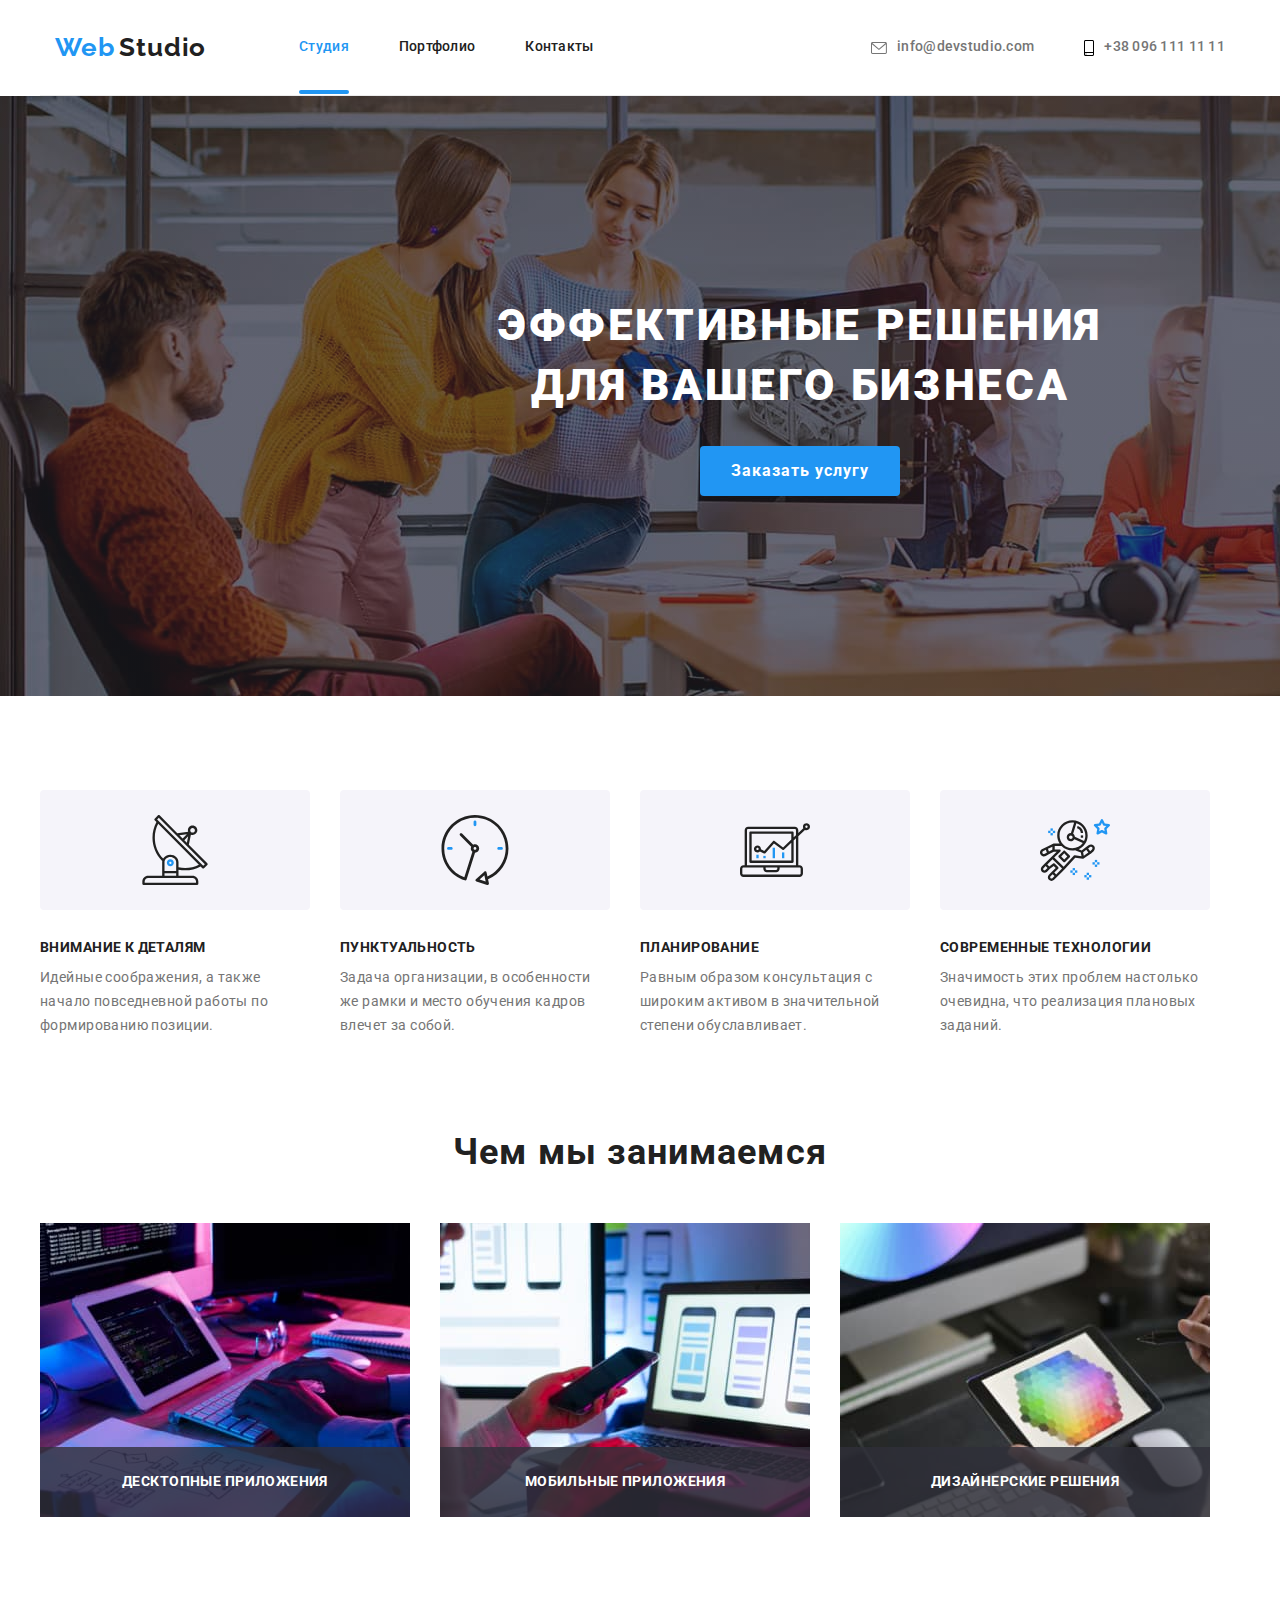
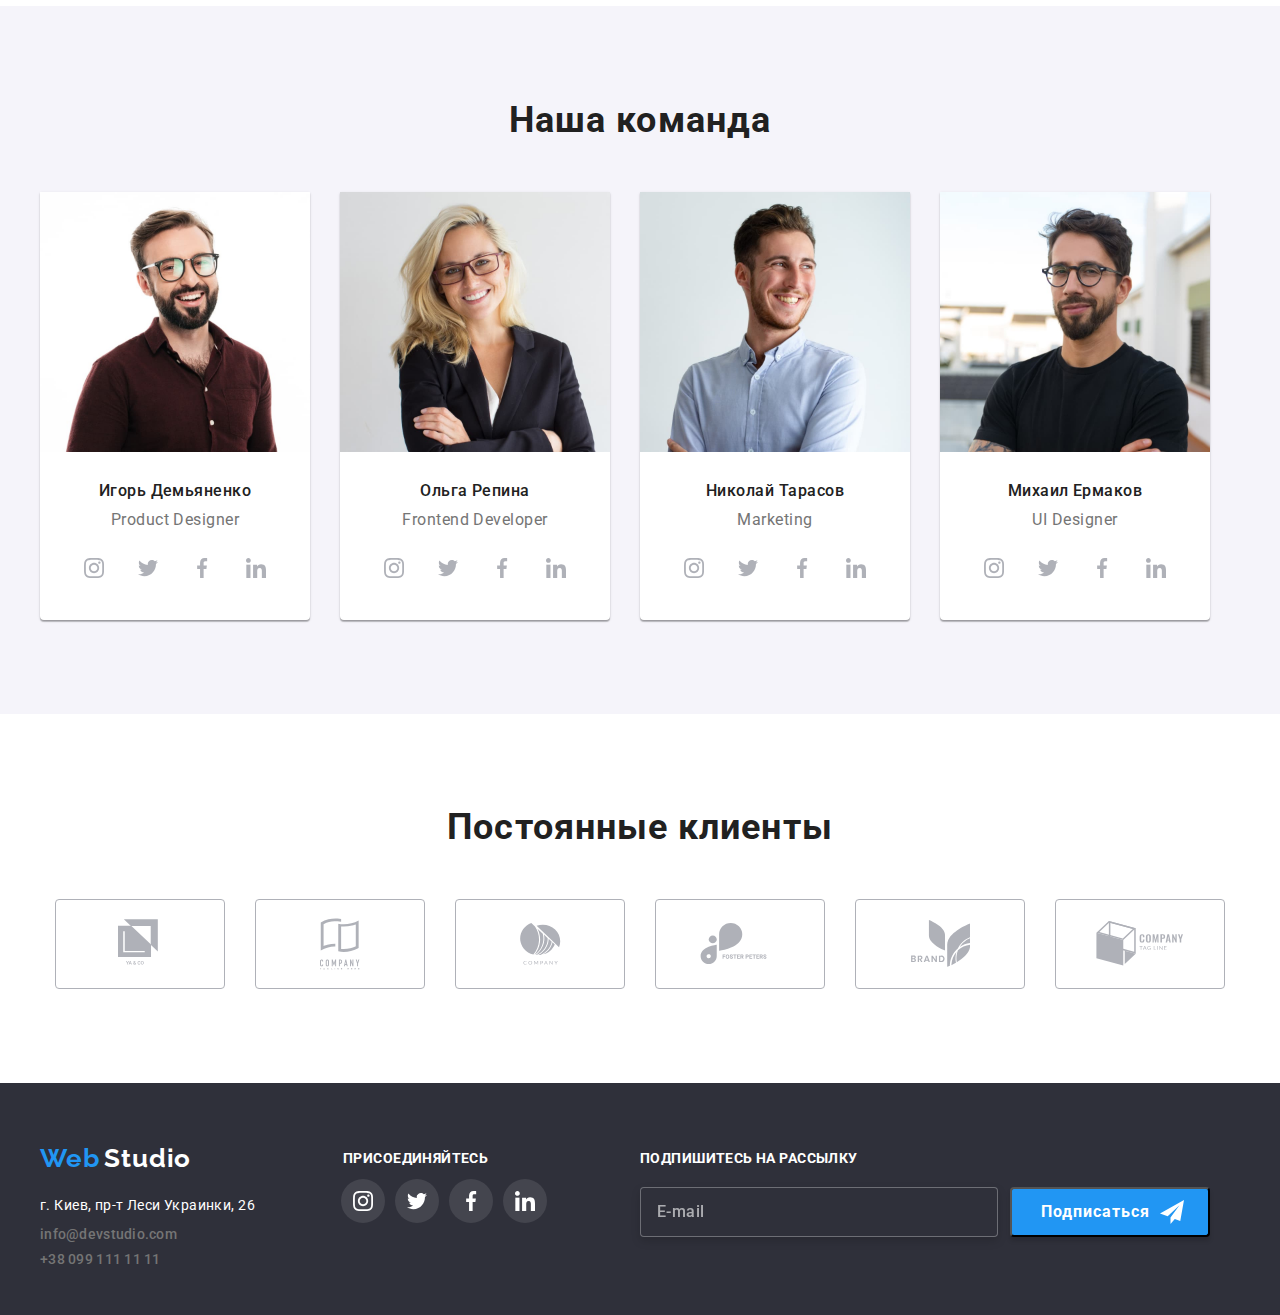
==== index.html @ d0341769 "Add files via upload" ====
<!DOCTYPE html>
<html lang="ru">
<head>
    <meta charset="UTF-8">
    <meta name="viewport" content="width=device-width, initial-scale=1.0">
    <title>HW6</title>
    <link rel="preconnect" href="https://fonts.gstatic.com">
    <link href="https://fonts.googleapis.com/css2?family=Raleway:wght@700&family=Roboto:wght@400;500;700;900&display=swap" rel="stylesheet">
    <link href="https://cdnjs.cloudflare.com/ajax/libs/modern-normalize/1.0.0/modern-normalize.min.css" rel="stylesheet">
    <link href="./css/styles.css" rel="stylesheet">
    <link href="https://cdnjs.cloudflare.com/ajax/libs/animate.css/4.1.1/animate.min.css" rel="stylesheet">
</head>
<body>
    <!--Шапка сайта-->
<header  class="container">
    <div>
        <nav class="navigation"> 
            <a href="/">
            <span class="nav-web">Web</span>
            <span class="nav-studio">Studio</span>
            </a>
    
            <ul class="navigation-list">
                <li class="nav-list"> <a class="nav-list-link-active" href="">Студия</a></li> 
                <li class="nav-list"> <a class="nav-list-link" href="./portfolio.html">Портфолио</a></li> 
                <li class="nav-list"> <a class="nav-list-link" href="/">Контакты</a></li> 
            </ul>
        </nav>
    </div>
   

    <ul class="contacts">
        <li class="email">
            <a class ="mail" href="mailto:info@devstudio.com">
                <svg class="email-icon">
                    <use href="./images/sprite.svg#icon-mail" width="16" height="12"></use>
                </svg>info@devstudio.com</a></li>
        <li class="telephone">
            <a class="tel" href="tel:+380961111111">
                <svg class="tel-icon">
                    <use href="./images/sprite.svg#icon-tel" width="10" height="16"></use>
                </svg>+38 096 111 11 11</a></li>   
    </ul>
</header>
    <!--Герой-->
<main>
    <div class="cont">
    <h1 class="container-title">ЭФФЕКТИВНЫЕ РЕШЕНИЯ ДЛЯ ВАШЕГО БИЗНЕСА</h1>
    <button class="button" type="button" data-modal-open>Заказать услугу</button>
    </div>
 <!--Особенности-->
<div class="container">
    <ul class="features">
        <li class="features-list">
            <div class="features-button">
                <svg class="features-icons" width="70" height="70">
                    <use href="./images/sprite.svg#icon-antenna1"></use>
                </svg>
            </div>
            <h2 class="section">Внимание к деталям</h2>
            <p class="text">Идейные соображения, а также начало повседневной работы по формированию позиции.</p>
        </li>
        <li class="features-list">
            <div class="features-button">
                <svg class="features-icons" width="70" height="70">
                    <use href="./images/sprite.svg#icon-clock2"></use>
                </svg>
            </div>
            <h2 class="section">Пунктуальность</h2>
            <p class="text">Задача организации, в особенности же рамки и место обучения кадров влечет за собой.</p>
        </li>
        <li class="features-list">
            <div class="features-button">
                <svg class="features-icons" width="70" height="70">
                    <use href="./images/sprite.svg#icon-diagram3"></use>
                </svg>
            </div>
            <h2 class="section">Планирование</h2>
            <p class="text">Равным образом консультация с широким активом в значительной степени обуславливает.</p>
        </li>
        <li class="features-list">
            <div class="features-button">
                <svg class="features-icons" width="70" height="70">
                    <use href="./images/sprite.svg#icon-astronaut4"></use>
                </svg>
            </div>
            <h2 class="section">Современные технологии</h2>
            <p class="text">Значимость этих проблем настолько очевидна, что реализация плановых заданий.</p>
        </li>
    </ul>
</div>
    <!-- Чем мы занимаемся-->
    <section class="product-section">
        <h3>Чем мы занимаемся</h3>
    <div class="container">
        <ul class="work">
            <li class="work-list">
            <div class="work-img">
                <img src="images/photo1.jpg" alt="планируем" width="370" height="294">
                <div class="work-description">
                    <p>Десктопные приложения</p>
                </div>
            </div> 
            </li>
    
            <li class="work-list">
            <div class="work-img">
                <img src="images/photo2.jpg" alt="разрабатываем" width="370" height="294">
                <div class="work-description">
                    <p>Мобильные приложения</p>
                </div>
            </div>
            </li>
    
            <li class="work-list">
            <div class="work-img">
                <img src="images/photo3.jpg" alt="результат" width="370" height="294">
                <div class="work-description">
                    <p>Дизайнерские решения</p>
                </div>
            </div>
            </li>
        </ul>
    </div>
   
    </section>
    <!--Наша команда-->
    <section class="ourteam">
        <h4 class="team">Наша команда</h4>
    <div class="container">
    <ul class="personnel">
        <li class="personnel-list">
            <img src="images/img1.jpg" alt="Игорь Демьяненко" width="270" height="260">
            <p class="name">Игорь Демьяненко</p>
            <p class="position">Product Designer</p>
            <ul class="social-list">
                <li class="social-list-item">
                    <a class="social-list-link" href="">
                        <svg class="social-list-icon">
                            <use href="./images/sprite.svg#icon-instagram"></use>
                        </svg>
                    </a>
                </li>
                <li class="social-list-item">
                    <a class="social-list-link" href="">
                        <svg class="social-list-icon">
                            <use href="./images/sprite.svg#icon-twitter"></use>
                        </svg>
                    </a>
                </li>
                <li class="social-list-item">
                    <a class="social-list-link" href="">
                        <svg class="social-list-icon">
                            <use href="./images/sprite.svg#icon-facebook"></use>
                        </svg>
                    </a>
                </li>
                <li class="social-list-item">
                    <a class="social-list-link" href="">
                        <svg class="social-list-icon">
                            <use href="./images/sprite.svg#icon-linkedin"></use>
                        </svg>
                    </a>
                </li>
            </ul>
        </li>
        <li class="personnel-list">
            <img src="images/img2.jpg" alt="Ольга Репина" width="270" height="260">
            <p class="name">Ольга Репина</p>
            <p class="position">Frontend Developer</p>
            <ul class="social-list">
                <li class="social-list-item">
                    <a class="social-list-link" href="">
                        <svg class="social-list-icon">
                            <use href="./images/sprite.svg#icon-instagram"></use>
                        </svg>
                    </a>
                </li>
                <li class="social-list-item">
                    <a class="social-list-link" href="">
                        <svg class="social-list-icon">
                            <use href="./images/sprite.svg#icon-twitter"></use>
                        </svg>
                    </a>
                </li>
                <li class="social-list-item">
                    <a class="social-list-link" href="">
                        <svg class="social-list-icon">
                            <use href="./images/sprite.svg#icon-facebook"></use>
                        </svg>
                    </a>
                </li>
                <li class="social-list-item">
                    <a class="social-list-link" href="">
                        <svg class="social-list-icon">
                            <use href="./images/sprite.svg#icon-linkedin"></use>
                        </svg>
                    </a>
                </li>
            </ul>
        </li>
        <li class="personnel-list">
            <img src="images/img3.jpg" alt="Николай Тарасов" width="270" height="260">
            <p class="name">Николай Тарасов</p>
            <p class="position">Marketing</p>
            <ul class="social-list">
                <li class="social-list-item">
                    <a class="social-list-link" href="">
                        <svg class="social-list-icon">
                            <use href="./images/sprite.svg#icon-instagram"></use>
                        </svg>
                    </a>
                </li>
                <li class="social-list-item">
                    <a class="social-list-link" href="">
                        <svg class="social-list-icon">
                            <use href="./images/sprite.svg#icon-twitter"></use>
                        </svg>
                    </a>
                </li>
                <li class="social-list-item">
                    <a class="social-list-link" href="">
                        <svg class="social-list-icon">
                            <use href="./images/sprite.svg#icon-facebook"></use>
                        </svg>
                    </a>
                </li>
                <li class="social-list-item">
                    <a class="social-list-link" href="">
                        <svg class="social-list-icon">
                            <use href="./images/sprite.svg#icon-linkedin"></use>
                        </svg>
                    </a>
                </li>
            </ul>
        </li>
        <li class="personnel-list">
            <img src="images/img4.jpg" alt="Михаил Ермаков" width="270" height="260">
            <p class="name">Михаил Ермаков</p>
            <p class="position">UI Designer</p>
            <ul class="social-list">
                <li class="social-list-item">
                    <a class="social-list-link" href="">
                        <svg class="social-list-icon">
                            <use href="./images/sprite.svg#icon-instagram"></use>
                        </svg>
                    </a>
                </li>
                <li class="social-list-item">
                    <a class="social-list-link" href="">
                        <svg class="social-list-icon">
                            <use href="./images/sprite.svg#icon-twitter"></use>
                        </svg>
                    </a>
                </li>
                <li class="social-list-item">
                    <a class="social-list-link" href="">
                        <svg class="social-list-icon">
                            <use href="./images/sprite.svg#icon-facebook"></use>
                        </svg>
                    </a>
                </li>
                <li class="social-list-item">
                    <a class="social-list-link" href="">
                        <svg class="social-list-icon">
                            <use href="./images/sprite.svg#icon-linkedin"></use>
                        </svg>
                    </a>
                </li>
            </ul>
        </li>
    </ul>
</div> 
    </section>
    <!--Наши клиенты-->
<section class="clients">
    <h5>Постоянные клиенты</h5>
    <ul class="clients-list">
        <li class="clients-list-item">
            <a class="clients-list-link" href="">
                <svg class="clients-icons" width="44" height="49">
                    <use href="./images/sprite.svg#icon-logo1"></use>
                </svg></a>
        </li>
        <li class="clients-list-item">
            <a class="clients-list-link" href="">
                <svg class="clients-icons" width="40" height="52">
                    <use href="./images/sprite.svg#icon-logo2"></use>
                </svg></a>
        </li>
        <li class="clients-list-item">
            <a class="clients-list-link" href="">
                <svg class="clients-icons" width="41" height="42">
                    <use href="./images/sprite.svg#icon-logo3"></use>
                </svg></a>
        </li>
        <li class="clients-list-item">
            <a class="clients-list-link" href="">
                <svg class="clients-icons" width="80" height="42">
                    <use href="./images/sprite.svg#icon-logo4"></use>
                </svg></a>
        </li>
        <li class="clients-list-item">
            <a class="clients-list-link" href="">
                <svg class="clients-icons" width="59" height="47">
                    <use href="./images/sprite.svg#icon-logo5"></use>
                </svg></a>
        </li>
        <li class="clients-list-item">
            <a class="clients-list-link" href="">
                <svg class="clients-icons" width="88" height="45">
                    <use href="./images/sprite.svg#icon-logo6"></use>
                </svg></a>
        </li>
    </ul>
</section>
</main>
<!--Футер-->
<footer>
    <div class="container">
        <div class="footer-cont">
            <a href="/">
                <span class="nav-web">Web</span>
                <span class="nav-studio">Studio</span>
            </a>
            <address class="address">
                <p class="adress">г. Киев, пр-т Леси Украинки, 26</p>
                <a class="mail" href="mailto:info@devstudio.com">info@devstudio.com</a>
                <a class="tel" href="tel:+380991111111">+38 099 111 11 11</a>
            </address>
        </div>
        <div class="connect">
            <p>Присоединяйтесь</p>
            <ul class="connect-slist">
                <li class="connect-slist-item">
                    <a class="connect-slist-link" href="">
                        <svg class="connect-icons" width="44" height="44">
                            <use href="./images/sprite.svg#icon-instagram"></use>
                        </svg>
                    </a>
                </li>
                <li class="connect-slist-item">
                    <a class="connect-slist-link" href="">
                        <svg class="connect-icons" width="44" height="44">
                            <use href="./images/sprite.svg#icon-twitter"></use>
                        </svg>
                    </a>
                    <li class="connect-slist-item">
                        <a class="connect-slist-link" href="">
                            <svg class="connect-icons" width="44" height="44">
                                <use href="./images/sprite.svg#icon-facebook"></use>
                            </svg>
                        </a>
                        <li class="connect-slist-item">
                            <a class="connect-slist-link" href="">
                                <svg class="connect-icons" width="44" height="44">
                                    <use href="./images/sprite.svg#icon-linkedin"></use>
                                </svg>
                            </a>
            </ul>
        </div>
        <div class="footer-form">
            <b class="footer-form-title">Подпишитесь на рассылку</b>
            <div class="footer-form-input"><label for="text"></label>
            <input type="text" name="text" id="text" class="footer-input" placeholder="E-mail">
            <button type="submit" class="button-form"><svg class="button-form-icons">
                <use href="./images/sprite-form.svg#icon-send-form"></use>
            </svg>Подпиcаться</button>
          
            </div>
    </div>
   
</footer>
 <!--Модальное окно-->
 <div class="backdrop is-hidden" data-modal>
    <div class="modal">
        <button class="modal-button" data-modal-close>
            <svg class="vector-icon">
                <use href="./images/symbol-defs.svg#icon-close"></use>
            </svg>
        </button>
        <form action="" class="form"> 
            <p class="modal-title">Оставьте свои данные, мы вам перезвоним</p>
            
             <label class="form-field form-label">Имя
             <span class="icons"><input type="text" id="name" name="user_name" autofocus class="form-input">
             <svg class="form-icons">
                 <use href="./images/sprite-form.svg#icon-person-form"></use>
             </svg>
             </span>
             </label>
        
             <label class="form-field form-label">Телефон
                 <span class="icons">
             <input type="tell" name="tel" class="form-input">
             <svg class="form-icons">
                 <use href="./images/sprite-form.svg#icon-phone-form"></use>
             </svg>
             </span>
         </label>

         
             <label for="mail" class="form-field">Почта
                 <span class="icons">
             <input type="email" name="email" id="mail" class="form-input">
             <svg class="form-icons">
                 <use href="./images/sprite-form.svg#icon-email-form"></use>
             </svg>
             </span>
             </label>
        
         <div class="form-field form-field_comment">
             <label for="comment">Комментарий</label>
             <textarea class="comment" name="comment" id="comment" rows="5" placeholder="Введите текст"></textarea>
         </div>
         
<!--============Checkbox================-->
         <label class="form-checkbox">
         <input class="checkbox" type="checkbox" name="policy" value="accept-policy">
         <span class="check-icon"></span>
         Соглашаюсь с рассылкой и принимаю <a href="" class="policy-information">Условия договора</a>
         </label>
<!--===========Checkbox END=============-->
         <button type="submit" class="mode-button">Отправить</button>

         </form>
    </div>
</div>

<script src="modal.js"></script>
</body>
</html>
---- css/styles.css ----
:root {
    --primary-text-color: #757575;
    --title-text-color: #212121;
    --white-color: #FFFFFF;
    --accent-color: #2196F3;
    --background-color: #E5E5E5;
    --portfolio-bg: #F5F4FA;
    --dark-bg-color: #2F303A;
    --icons-color: #AFB1B8;

}
body {
    background-color: var(--white-color);
}
header {
    padding: 32px 15px;
    border-bottom: 1px solid #ECECEC;
    
}
li {
    list-style: none;
}
a {
    text-decoration: none;
}
h1, h2, h3, h4, h5, h6 {
    margin: 0;
}
ul, ol {
    margin: 0;
    padding: 0;
}
p {
    margin: 0;
}
img {
    display: block;
    max-width: 100%;
    height: auto;
}
.container {
    display:flex;
    align-items: center;
    width: 1200px;
    margin: 0 auto;
}
.nav-web {
    font-family: 'Raleway', sans-serif;
    font-style: normal;
    font-weight: bold;
    color: var(--accent-color);
    font-size: 26px;
    line-height: 1.19;
    letter-spacing: 0.03em;
}
.nav-studio {
    font-family: 'Raleway', sans-serif;
    font-style: normal;
    font-weight: bold;
    color: var(--title-text-color);
    font-size: 26px;
    line-height: 1.19;
    letter-spacing: 0.03em;
}
.navigation {
    display: flex;
    align-items: center;
}
.navigation > a {
    text-decoration: none;
    margin-right: 93px;
}
.navigation-list {
    display: flex;
}
.nav-list:not(:last-child) {
    margin-right: 50px;
}
.nav-list-link {
    position: relative;
    display: block;
    font-family: 'Roboto', sans-serif;
    font-style: normal;
    font-weight: 500;
    color: var(--title-text-color);
    font-size: 14px;
    line-height: 1.14;
    letter-spacing: 0.02em;
    text-decoration: none;
    transition: transform 250ms cubic-bezier(0.4, 0, 0.2, 1)

}
.nav-list-link:hover,
.nav-list-link:focus {
    color: var(--accent-color);
}
.nav-list-link-active {
    position: relative;
    display: block;
    color: var(--accent-color);
    font-family: 'Roboto', sans-serif;
    font-style: normal;
    font-weight: 500;
    font-size: 14px;
    line-height: 1.14;
    letter-spacing: 0.02em;
    text-decoration: none;
}

.nav-list-link-active::after,
.nav-list-link-active:hover::after,
.nav-list-link-active:focus::after {
    content: "";
    position: absolute;
    display: block;
    width: 100%;
    height: 4px;
    margin-top: 35px;
    border-radius: 2px;
    background-color: var(--accent-color);
}
.contacts {
    display: flex;
    align-items: center;
    justify-content: center;
    margin-left: auto;
}
.email {
    display: flex;
    align-items: center;
    justify-content: center;
}
.email-icon {
    width: 16px;
    height: 12px;
    fill: currentColor;
    margin-right: 10px;
    vertical-align: middle;
}
.tel-icon {
    width: 10px;
    height: 16px;
    margin-right: 10px;
    vertical-align: middle;
}
.mail {
    display: block;
    font-family: 'Roboto', sans-serif;
    font-style: normal;
    font-weight: 500;
    font-size: 14px;
    line-height: 1.14;
    letter-spacing: 0.02em;
    color: var(--primary-text-color);
    text-decoration: none;
    margin-right: 50px;
    transition: transform 250ms cubic-bezier(0.4, 0, 0.2, 1)
}
.tel {
    display: block;
    font-family: 'Roboto', sans-serif;
    font-style: normal;
    font-weight: 500;
    font-size: 14px;
    line-height: 1.14;
    letter-spacing: 0.02em;
    color: var(--primary-text-color);
    text-decoration: none;
    min-width: 122px;
    transition: transform 250ms cubic-bezier(0.4, 0, 0.2, 1)
}
.mail:hover,
.mail:focus,
.tel:hover,
.tel:focus {
    color: var(--accent-color);
    fill: var(--accent-color);
}
.cont {
    background-image: linear-gradient(rgba(47, 48, 58, 0.4),rgba(47, 48, 58, 0.4)), url(../images/bg.jpg);
    background-repeat: no-repeat;
    min-width: 1600px;
    height: 600px;
    background-size: 100%;
    padding-top: 200px;
    padding-bottom: 200px;
    margin: 0 auto;
    text-align: center;
}
.container-title {
    font-family: 'Roboto', sans-serif;
    font-style: normal;
    font-weight: 900;
    font-size: 44px;
    line-height: 1.36;
    text-align: center;
    letter-spacing: 0.06em;
    text-transform: uppercase;
    color: var(--white-color);
    max-width: 696px;
    margin: 0 auto;
    padding-bottom: 30px;
}
.button {
    font-family: 'Roboto', sans-serif;
    font-style: normal;
    font-weight: 700;
    font-size: 16px;
    line-height: 1.875;
    text-align: center;
    letter-spacing: 0.06em;
    color: var(--white-color);
    background-color: var(--accent-color);
    border-radius: 4px;
    border-color: transparent;
    min-width: 200px;
    height: 50px;
    margin: 0 auto;
}
.features {
    display: flex;
    align-items: center;
    padding: 94px 0;
}
.features-list:not(:last-child) {
    margin-right: 30px;
}
.features-button {
    display: flex;
    align-items: center; 
    justify-content: center;
    width: 270px;
    height: 120px;
    background-color: #F5F4FA;
    border-radius: 4px;
    border-color: transparent;
    margin-bottom: 30px;
}
.section{
    font-family: 'Roboto', sans-serif;
    font-style: normal;
    font-weight: 700;
    font-size: 14px;
    line-height: 1.14;
    letter-spacing: 0.03em;
    text-transform: uppercase;
    color: var(--title-text-color);
}
.text {
    font-family: 'Roboto', sans-serif;
    font-style: normal;
    font-weight: 400;
    font-size: 14px;
    line-height: 1.71;
    letter-spacing: 0.03em;
    color: var(--primary-text-color);
    padding-top: 10px;
    max-width: 270px;
}
.product-section {
    padding-top: 0;
}
.work {
    display: flex;
    align-items: center;
    padding-top: 50px;
    padding-bottom: 89px; 
}
.work-list:not(:last-child) {
    margin-right: 30px;
}
.work-img {
    display:flex;
    position: relative;
}
.work-description {
    position: absolute;
    bottom: 0;
    left: 0;
    width: 370px;
    height: 70px;
    font-family: 'Roboto', sans-serif;
    font-style: normal;
    font-weight: 700;
    font-size: 14px;
    line-height: 1.14;
    text-align: center;
    letter-spacing: 0.03em;
    text-transform: uppercase;
    padding: 27px 82px;
    color: var(--white-color);
    background: rgba(47, 48, 58, 0.8);
}
h3, h4, h5 {
    font-family: 'Roboto', sans-serif;
    font-style: normal;
    font-weight: 700;
    font-size: 36px;
    line-height: 1.16;
    text-align: center;
    letter-spacing: 0.03em;
    color: var(--title-text-color);
}
.ourteam {
    background-color: var(--portfolio-bg);
}
.team {
    padding-top: 94px;
    padding-bottom: 50px;
}
.personnel {
    display: flex;
    align-items: center;
    padding-bottom: 94px;
}
.personnel-list {
    background-color: var(--white-color);
    text-align: center;
    box-shadow: 0px 1px 3px rgba(0, 0, 0, 0.12), 0px 1px 1px rgba(0, 0, 0, 0.14), 0px 2px 1px rgba(0, 0, 0, 0.2);
    border-radius: 0px 0px 4px 4px;
}
.personnel-list:not(:last-child) {
    margin-right: 30px;
}
.name {
    font-family: 'Roboto', sans-serif;
    font-style: normal;
    font-weight: 500;
    font-size: 16px;
    line-height: 1.18;
    letter-spacing: 0.03em;
    color: var(--title-text-color);
    padding-top: 30px;
    padding-bottom: 10px;
}
.position {
    font-family: 'Roboto', sans-serif;
    font-style: normal;
    font-weight: 400;
    font-size: 16px;
    line-height: 1.18;
    letter-spacing: 0.03em;
    color: var(--primary-text-color);
}
.social-list {
    display: flex;
    justify-content: space-between;
    padding-top: 16px;
    padding-left: 32px;
    padding-right: 32px;
    padding-bottom: 30px;
}
.social-list-link {
    display: flex;
    align-items: center;
    justify-content: center;
    width: 44px;
    height: 44px;
    background-color: var(--white-color);
    border-radius: 50%;
    transition: background-color 250ms cubic-bezier(0.4, 0, 0.2, 1);
}
.social-list-link:hover,
.social-list-link:focus {
    background-color: var(--accent-color);
    transition: 250ms cubic-bezier(0.4, 0, 0.2, 1);
}
.social-list-link:hover .social-list-icon,
.social-list-link:focus .social-list-icon {
    fill: var(--white-color);
    transition: fill 250ms cubic-bezier(0.4, 0, 0.2, 1);
}
.social-list-icon {
    width: 20px;
    height: 20px;
    fill: var(--icons-color);
    transition: fill 250ms cubic-bezier(0.4, 0, 0.2, 1);
}
.clients {
    padding-top: 93px;
}
.clients-list {
    display: flex;
    align-items: center;
    justify-content: center;
    padding-top: 50px;
    padding-bottom: 94px; 
}
.clients-list-item:not(:last-child) {
    margin-right: 30px;
}
.clients-list-link {
    display: flex;
    align-items: center;
    justify-content: center;
    width: 170px;
    height: 90px;
    border: 1px solid #AFB1B8;
    border-radius: 4px;
    transition: color 250ms cubic-bezier(0.4, 0, 0.2, 1);
}
.clients-list-link .clients-icons {
    transition: fill 250ms cubic-bezier(0.4, 0, 0.2, 1); 
}
.clients-list-link:hover .clients-icons,
.clients-list-link:focus .clients-icons {
    fill: var(--accent-color);
}
.clients-list-link:hover,
.clients-list-link:focus {
    border: 1px solid #2196F3;
    border-radius: 4px;
}
.clients-icons {
    fill: var(--icons-color);
}
.backdrop {
    position: fixed;
    top: 0;
    left: 0;
    width: 100%;
    height: 100%;
    background-color: rgba(0, 0, 0, 0.2);
    transition: opacity 250ms cubic-bezier(0.4, 0, 0.2, 1);
}
  
  .backdrop.is-hidden {
    opacity: 0; 
    pointer-events: none; 
}
  
  .backdrop.is-hidden .modal {
    transform: translate(-50%, -50%) scale(0.9);
}
  .modal {
    position: absolute;
    top: 50%;
    left: 50%;
    width: 528px;
    height: 581px;
    background-color: var(--white-color);
    box-shadow: 0px 1px 3px rgba(0, 0, 0, 0.12), 0px 1px 1px rgba(0, 0, 0, 0.14),
      0px 2px 1px rgba(0, 0, 0, 0.2);
    border-radius: 4px;
    transform: translate(-50%, -50%) scale(1);
    transition: transform 250ms cubic-bezier(0.4, 0, 0.2, 1);
}
  .modal-button {
    position: absolute;
    top: 10px;
    right: 8px;
    padding: 0px;
    display: flex;
    align-items: center;
    justify-content: center;
    width: 30px;
    height: 30px;
    background-color: var(--white-color);
    border: 1px solid rgba(0, 0, 0, 0.1);
    border-radius: 50%;
    cursor: pointer;
}
  .modal-button:hover,
  .modal-button:focus {
    fill: var(--accent-color);
}

  
  .vector-icon {
    width: 18px;
    height: 18px;
 }

.form {
    display: block;
    margin-left: auto;
    margin-right: auto;
    margin-top: 40px;
    width: 448px;
}
.modal {
    font-family:  'Roboto', sans-serif;
    font-style: normal;
    font-weight: 700;
    font-size: 20px;
    line-height: 1.15;
    text-align: center;
    letter-spacing: 0.03em;
    margin-bottom: 12px;
    color: var(--title-text-color);
}
.form-field {
    display: flex;
    flex-direction: column; 
    margin-bottom: 10px;
    font-family: 'Roboto', sans-serif;
    font-style: normal;
    font-weight: 500;
    font-size: 12px;
    line-height: 1.66;
    letter-spacing: 0.01em;
    color: var(--primary-text-color);
}
.form-field input {
    width: 100%;
    height: 40px;
    padding: 11px 40px;
    border: 1px solid rgba(33, 33, 33, 0.2);
    border-radius: 4px;
    cursor: pointer;
    font-size: 14px; 
  }
.form-field input:focus {
    border: 1px solid var(--accent-color);
    outline: none;
}
.form-field label {
    margin-bottom: 5px;
}
.icons {
    position: relative;
    margin-top: 4px;
}
.form-icons {
    position: absolute;
    width: 18px;
    height: 18px;
    top: 50%;
    left: 12px;
    background-color: var(--white-color);
    transform: translateY(-50%);
}
.form-input:focus + .form-icons,
.form-input:hover + .form-icons {
  fill: var(--accent-color);
}

.form-input:focus,
.form-input:hover,
.comment:focus,
.comment:hover {
  border: 1px solid var(--accent-color);
  border-radius: 4px;
}
.form-checkbox {
    font-family: 'Roboto', sans-serif;
    font-style: normal;
    font-weight: 400;
    font-size: 14px;
    line-height: 1.71;
    letter-spacing: 0.03em;
    color: var(--primary-text-color);
    text-align: center;
    justify-content: center;
    margin-top: 20px;
}
.policy-information {
    font-family: 'Roboto', sans-serif;
    font-style: normal;
    font-weight: 400;
    font-size: 14px;
    line-height: 1.71;
    letter-spacing: 0.03em;
    text-decoration-line: underline;
    color: var(--accent-color);
    text-align: center;
    justify-content: center;
    margin-left: 5px;
}
.comment {
    width: 100%;
    height: 120px;
    font-family: 'Roboto', sans-serif;
    font-style: normal;
    font-weight: 400;
    font-size: 12px;
    line-height: 1.67;
    letter-spacing: 0.01em;
    padding: 12px 16px;
    border-radius: 4px;
    border: 1px solid rgba(33, 33, 33, 0.2);
    resize: none;
}
.form-field textarea::placeholder {
    font-family: 'Roboto', sans-serif;
    font-style: normal;
    font-weight: 400;
    font-size: 14px;
    line-height: 1.14px;
    letter-spacing: 0.01em;
    color: rgba(117, 117, 117, 0.5);
    padding-top: 8px;
}
.mode-button {
    display: inline-block;
    margin-top: 30px;
    margin-bottom: 40px;
    padding: 10px 55px;
    width: 200px;
    border-radius: 4px;
    color: var(--white-color);
    background-color: var(--accent-color);
    font-family: inherit;
    font-family: 'Roboto', sans-serif;
    font-weight: 700;
    font-size: 16px;
    line-height: 1.87;
    letter-spacing: 0.06em;
    border-radius: 4px;
    border: 1px solid var(--accent-color);
    outline: inherit;
    cursor: pointer;
    box-shadow: 0px 1px 3px rgba(0, 0, 0, 0.12), 0px 1px 1px rgba(0, 0, 0, 0.14),
      0px 2px 1px rgba(0, 0, 0, 0.2);
    border-radius: 4px;
}
  
.form-field:focus-within > .form-icons,
.form-field:focus-within > .form-icons_mail {
    fill: var(--accent-color);
    border: 1px solid var(--accent-color);
}
.portfolio {
    background-color: var(--white-color);
}
.menu {
    display: flex;  
    margin: 0 auto;
    justify-content: center;
    margin-top: 94px;
    margin-bottom: 50px;
}
.menu-list {
    display: flex;
    align-items: center;
}
.menu-list:not(:last-child) {
    margin-right: 8px;
}
.menu-list-btn {
    font-family: 'Roboto', sans-serif;
    font-style: normal;
    font-weight: 500;
    font-size: 16px;
    line-height: 1.625;
    text-align: center;
    letter-spacing: 0.03em;
    color: var(--title-text-color);
    background-color: var(--portfolio-bg);
    border-color: transparent;
    border-radius: 4px;
    text-decoration: none;
    padding: 4px 20px;
    transition: transform 250ms cubic-bezier(0.4, 0, 0.2, 1);
}
.menu-list-btn:hover,
.menu-list-btn:focus {
    color: var(--white-color);
    background-color: var(--accent-color);
    border-radius: 4px;
    border-color: transparent;
}
.gallery {
    display: flex;
    flex-wrap: wrap;
}
.gallery-list {
    flex-basis: calc(100% / 3 - 30px);
    text-align: start;
    margin-right: 30px;
    margin-bottom: 30px;
    border: 1px solid #EEEEEE;
}
.gallery-list:nth-child(3n) {
    margin-right: 0;
}
.gallery-list:nth-last-child(-n+3) {
    margin-bottom: 94px;
}
.gallery-list-link {
    display: block;
    transition: transform 250ms cubic-bezier(0.4, 0, 0.2, 1);
}
.gallery-list-link:focus,
.gallery-list-link:hover {
    box-shadow: 0 1px 1px rgba(0, 0, 0, 0.12), 0 4px 4px rgba(0, 0, 0, 0.06), 1px 4px 6px rgba(0, 0, 0, 0.16);
}
.gallery-img {
    position: relative;
    overflow: hidden;
}
.overlay {
    position: absolute;
    top: 0;
    left: 0;
    width: 100%;
    height: 100%;
    font-family: 'Roboto', sans-serif;
    font-style: normal;
    font-weight: 500;
    font-size: 18px;
    line-height: 1.55;
    letter-spacing: 0.03em;
    background-color: rgba(33, 150, 243, 0.9);
    color: var(--white-color);
    padding: 63px 24px;
    transform: translateY(100%);
    transition: transform 250ms cubic-bezier(0.4, 0, 0.2, 1);

}
.gallery-list-link:hover .overlay,
.gallery-list-link:focus .overlay {
    transform: translateY(0);
}

.gallery-title {
    font-family: 'Roboto', sans-serif;
    font-style: normal;
    font-weight: 700;
    font-size: 18px;
    line-height: 2;
    letter-spacing: 0.06em;
    color: var(--title-text-color);
    margin-top: 20px;
    margin-bottom: 4px;
    padding-left: 24px;
    padding-right: 24px;
}
.gallery-text {
    font-family: Roboto;
    font-style: normal;
    font-weight: 400;
    font-size: 16px;
    line-height: 1.875;
    letter-spacing: 0.03em;
    color: var(--primary-text-color);
    padding-left: 24px;
    padding-right: 24px;
    padding-bottom: 20px;
}
footer {
    background-color: var(--dark-bg-color);
}
footer .container {
    display: flex;
    padding-bottom: 60px;
      
}
.footer-cont {
    padding-top: 60px;
}
.footer-cont .nav-studio {
    color: var(--white-color);
}
.adress {
    font-family: 'Roboto', sans-serif;
    font-style: normal;
    font-weight: 400;
    font-size: 14px;
    line-height: 1.71;
    letter-spacing: 0.03em;
    color: var(--white-color);
    padding-top: 20px;
    padding-bottom: 9px;
}
.address {
    display: flex;
    flex-direction: column ;
    min-width: 231px;
    height: 81px;
}
.address .tel {
    margin-top: 9px;
}
.connect {
    padding-top: 44px;
    padding-left: 70px;
}
.connect > p {
    font-family: 'Roboto', sans-serif;
    font-style: normal;
    font-weight: 700;
    font-size: 14px;
    line-height: 1.14px;
    letter-spacing: 0.03em;
    text-transform: uppercase;
    color: var(--white-color);
    padding-bottom: 20px;
    padding-left: 2px;
}
.connect-slist {
    display: flex;
}
.connect-slist-item:not(:last-child) {
    margin-right: 10px;
}
.connect-slist-link {
    display: flex;
    align-items: center;
    justify-content: center;
    width: 44px;
    height: 44px;
    background-color: rgba(255, 255, 255, 0.1);
    border-radius: 50%;
    transition: transform 250ms cubic-bezier(0.4, 0, 0.2, 1);
}
.connect-slist-link .connect-icons {
    transition: transform 250ms cubic-bezier(0.4, 0, 0.2, 1);
}

.connect-slist-link:hover,
.connect-slist-link:focus {
    background-color: var(--accent-color);
}
.connect-icons {
    fill: var(--white-color);
    width: 20px;
    height: 20px;
}
.footer-form {
    display: block;
    padding-top: 42px;
    margin-left: 93px;
}
.footer-form-title {
    display: inline-block;
    font-family: 'Roboto', sans-serif;
    font-style: normal;
    font-weight: bold;
    color: var(--white-color);
    font-size: 14px;
    line-height: 1.14;
    letter-spacing: 0.03em;
    text-transform: uppercase;
    padding-top: 8px;
    margin-bottom: 20px; 
}
.footer-form-input {
    display: flex;
    align-items: center;
    justify-content: center;
}
.footer-form-input input::placeholder {
    font-family: 'Roboto', sans-serif;
    font-style: normal;
    font-weight: 500;
    font-size: 16px;
    line-height: 1.25;
    letter-spacing: 0.03em;
    color: rgba(255, 255, 255, 0.6);
  }
.footer-input {
    display: flex;
    width: 358px;
    height: 50px;
    padding-left: 16px;
    border: 1px solid rgba(255, 255, 255, 0.3);
    box-sizing: border-box;
    filter: drop-shadow(0px 4px 4px rgba(0, 0, 0, 0.15));
    border-radius: 4px;
    margin-right: 12px;
    justify-content: center;
    align-items: center;
    background-color: #2f303a;
    color: var(--white-color);
}
.button-form {
    display: inline-flex;
    font-family: Roboto;
    font-style: normal;
    font-weight: bold;
    font-size: 16px;
    line-height: 1.87;
    letter-spacing: 0.06em;
    color: var(--white-color);
    width: 200px;
    height: 50px;
    background: var(--accent-color);
    box-shadow: 0px 4px 4px rgba(0, 0, 0, 0.15);
    border-radius: 4px;
    padding-left: 29px;
    align-items: center;
    cursor: pointer;
    position: relative;
  }
  
.button-form-icons {
    position: absolute;
    width: 24px;
    height: 24px;
    top: 50%;
    right: 24px;
    transform: translateY(-50%);
    fill: var(--white-color);
  }
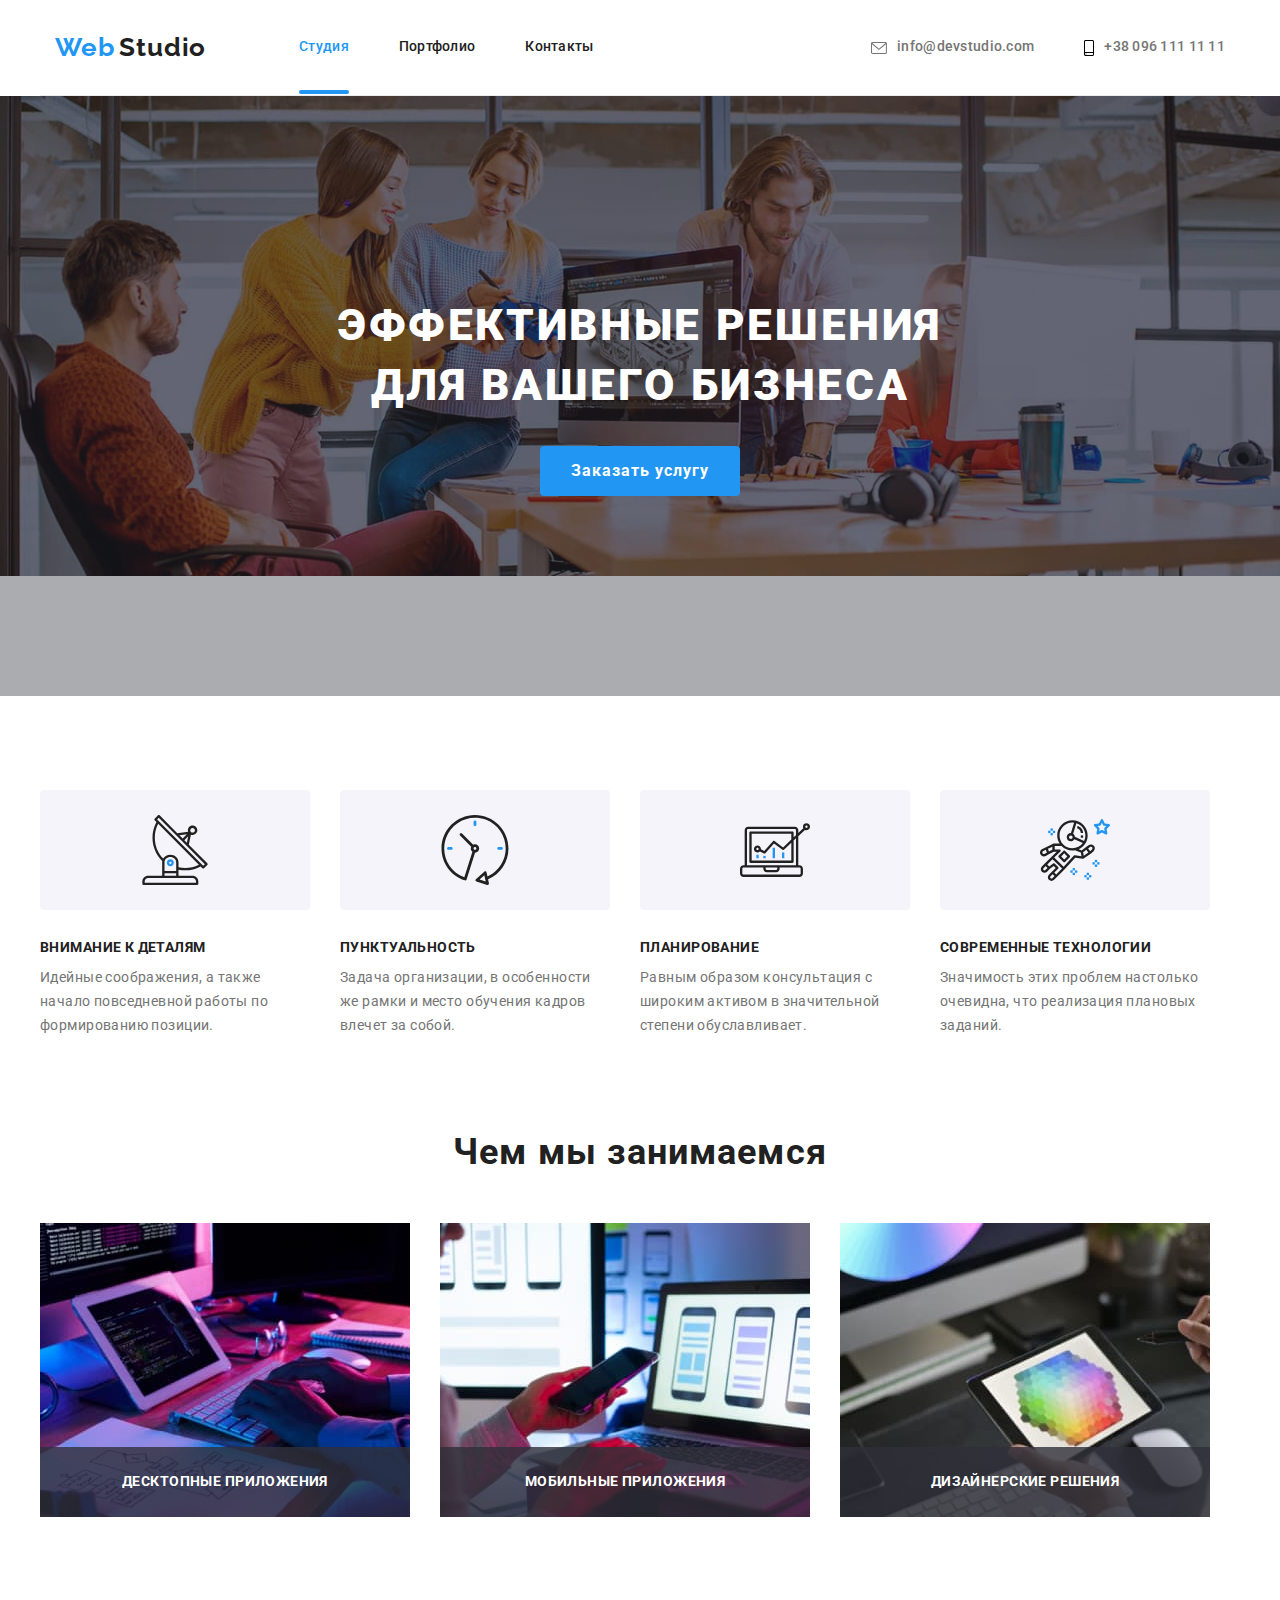
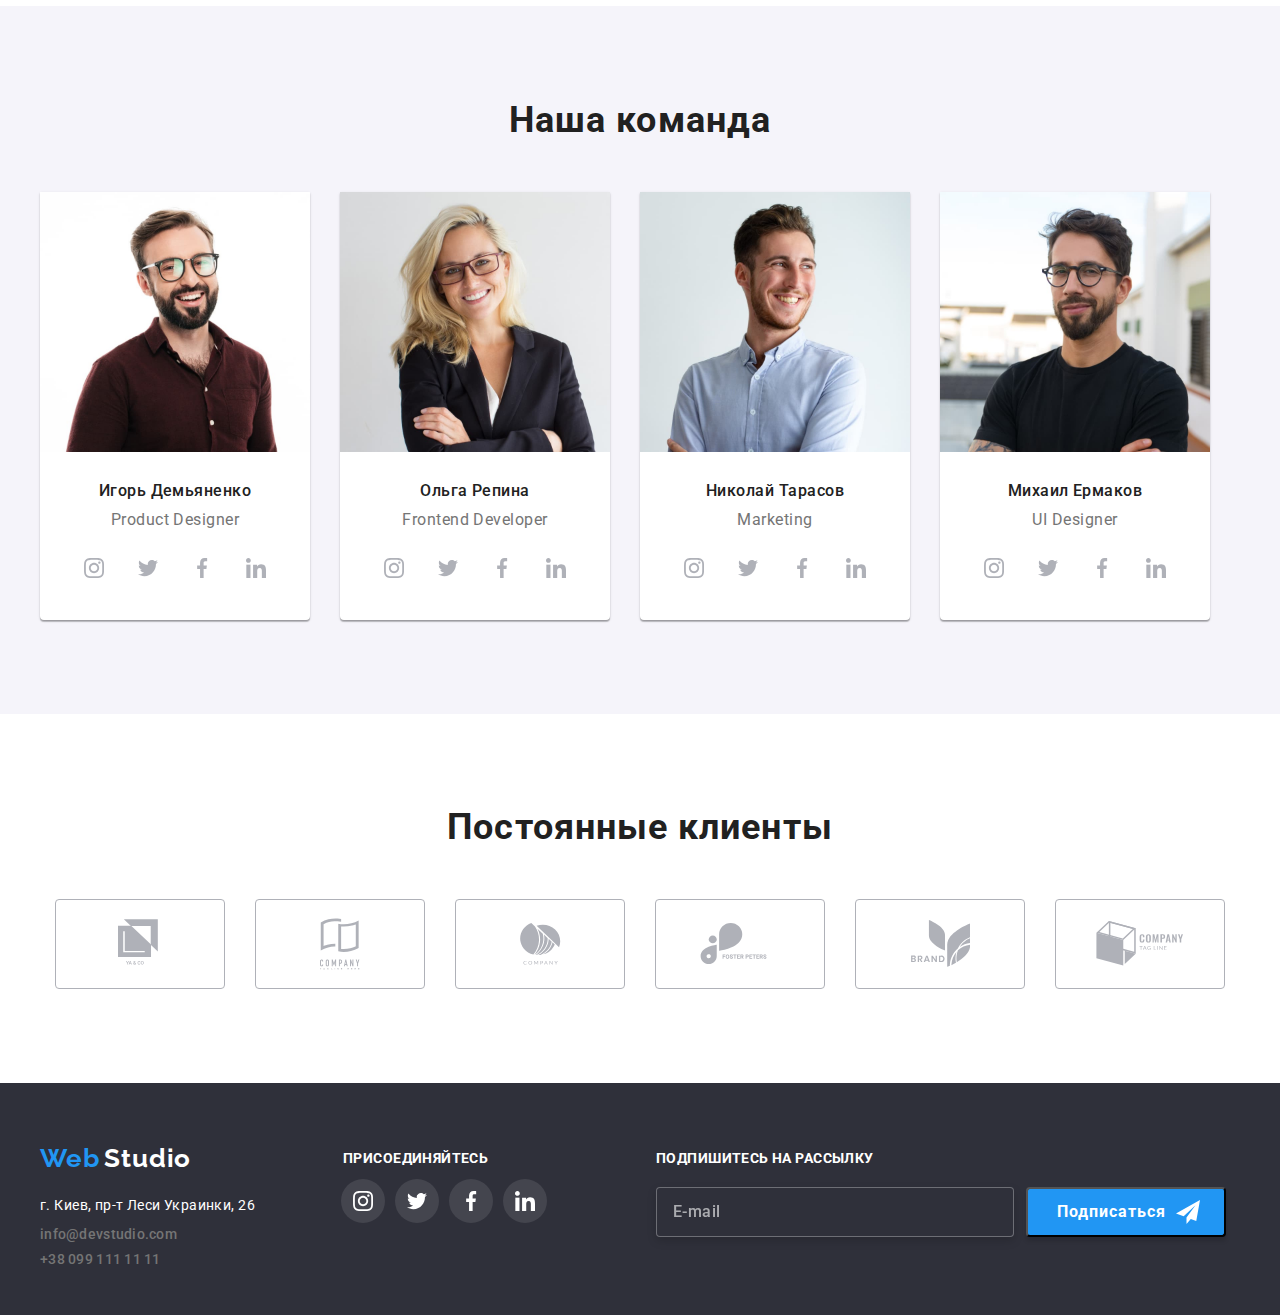
==== commit 68b423e8: "Add files via upload" ====
--- a/index.html
+++ b/index.html
@@ -359,6 +359,7 @@
                             </a>
             </ul>
         </div>
+
         <div class="footer-form">
             <b class="footer-form-title">Подпишитесь на рассылку</b>
             <div class="footer-form-input"><label for="text"></label>
@@ -366,10 +367,9 @@
             <button type="submit" class="button-form"><svg class="button-form-icons">
                 <use href="./images/sprite-form.svg#icon-send-form"></use>
             </svg>Подпиcаться</button>
-          
-            </div>
-    </div>
-   
+        </div>
+
+    </div> 
 </footer>
  <!--Модальное окно-->
  <div class="backdrop is-hidden" data-modal>
@@ -379,10 +379,10 @@
                 <use href="./images/symbol-defs.svg#icon-close"></use>
             </svg>
         </button>
-        <form action="" class="form"> 
+        <form action="/" class="form"> 
             <p class="modal-title">Оставьте свои данные, мы вам перезвоним</p>
             
-             <label class="form-field form-label">Имя
+             <label class="form-field">Имя
              <span class="icons"><input type="text" id="name" name="user_name" autofocus class="form-input">
              <svg class="form-icons">
                  <use href="./images/sprite-form.svg#icon-person-form"></use>
@@ -390,9 +390,9 @@
              </span>
              </label>
         
-             <label class="form-field form-label">Телефон
+             <label class="form-field">Телефон
                  <span class="icons">
-             <input type="tell" name="tel" class="form-input">
+             <input type="tel" name="tel" class="form-input">
              <svg class="form-icons">
                  <use href="./images/sprite-form.svg#icon-phone-form"></use>
              </svg>
@@ -409,8 +409,8 @@
              </span>
              </label>
         
-         <div class="form-field form-field_comment">
-             <label for="comment">Комментарий</label>
+         <div class="form-field">
+             <label for="comment" class="commentary">Комментарий</label>
              <textarea class="comment" name="comment" id="comment" rows="5" placeholder="Введите текст"></textarea>
          </div>
          
--- a/css/styles.css
+++ b/css/styles.css
@@ -179,7 +179,7 @@
 .cont {
     background-image: linear-gradient(rgba(47, 48, 58, 0.4),rgba(47, 48, 58, 0.4)), url(../images/bg.jpg);
     background-repeat: no-repeat;
-    min-width: 1600px;
+    max-width: 1600px;
     height: 600px;
     background-size: 100%;
     padding-top: 200px;
@@ -424,15 +424,15 @@
     transition: opacity 250ms cubic-bezier(0.4, 0, 0.2, 1);
 }
   
-  .backdrop.is-hidden {
+.backdrop.is-hidden {
     opacity: 0; 
     pointer-events: none; 
 }
   
-  .backdrop.is-hidden .modal {
+.backdrop.is-hidden .modal {
     transform: translate(-50%, -50%) scale(0.9);
 }
-  .modal {
+.modal {
     position: absolute;
     top: 50%;
     left: 50%;
@@ -445,7 +445,7 @@
     transform: translate(-50%, -50%) scale(1);
     transition: transform 250ms cubic-bezier(0.4, 0, 0.2, 1);
 }
-  .modal-button {
+.modal-button {
     position: absolute;
     top: 10px;
     right: 8px;
@@ -460,16 +460,14 @@
     border-radius: 50%;
     cursor: pointer;
 }
-  .modal-button:hover,
-  .modal-button:focus {
+.modal-button:hover,
+.modal-button:focus {
     fill: var(--accent-color);
 }
-
-  
-  .vector-icon {
+.vector-icon {
     width: 18px;
     height: 18px;
- }
+}
 
 .form {
     display: block;
@@ -492,7 +490,8 @@
 .form-field {
     display: flex;
     flex-direction: column; 
-    margin-bottom: 10px;
+    margin-top: 10px;
+    margin-bottom: 4px;
     font-family: 'Roboto', sans-serif;
     font-style: normal;
     font-weight: 500;
@@ -500,6 +499,7 @@
     line-height: 1.66;
     letter-spacing: 0.01em;
     color: var(--primary-text-color);
+    text-align: start;
 }
 .form-field input {
     width: 100%;
@@ -513,9 +513,6 @@
 .form-field input:focus {
     border: 1px solid var(--accent-color);
     outline: none;
-}
-.form-field label {
-    margin-bottom: 5px;
 }
 .icons {
     position: relative;
@@ -580,6 +577,7 @@
     border-radius: 4px;
     border: 1px solid rgba(33, 33, 33, 0.2);
     resize: none;
+    
 }
 .form-field textarea::placeholder {
     font-family: 'Roboto', sans-serif;
@@ -619,6 +617,10 @@
 .form-field:focus-within > .form-icons_mail {
     fill: var(--accent-color);
     border: 1px solid var(--accent-color);
+}
+.commentary {
+    margin-bottom: 4px;
+
 }
 .portfolio {
     background-color: var(--white-color);
@@ -820,7 +822,7 @@
 .footer-form {
     display: block;
     padding-top: 42px;
-    margin-left: 93px;
+    margin-left: 109px;
 }
 .footer-form-title {
     display: inline-block;
